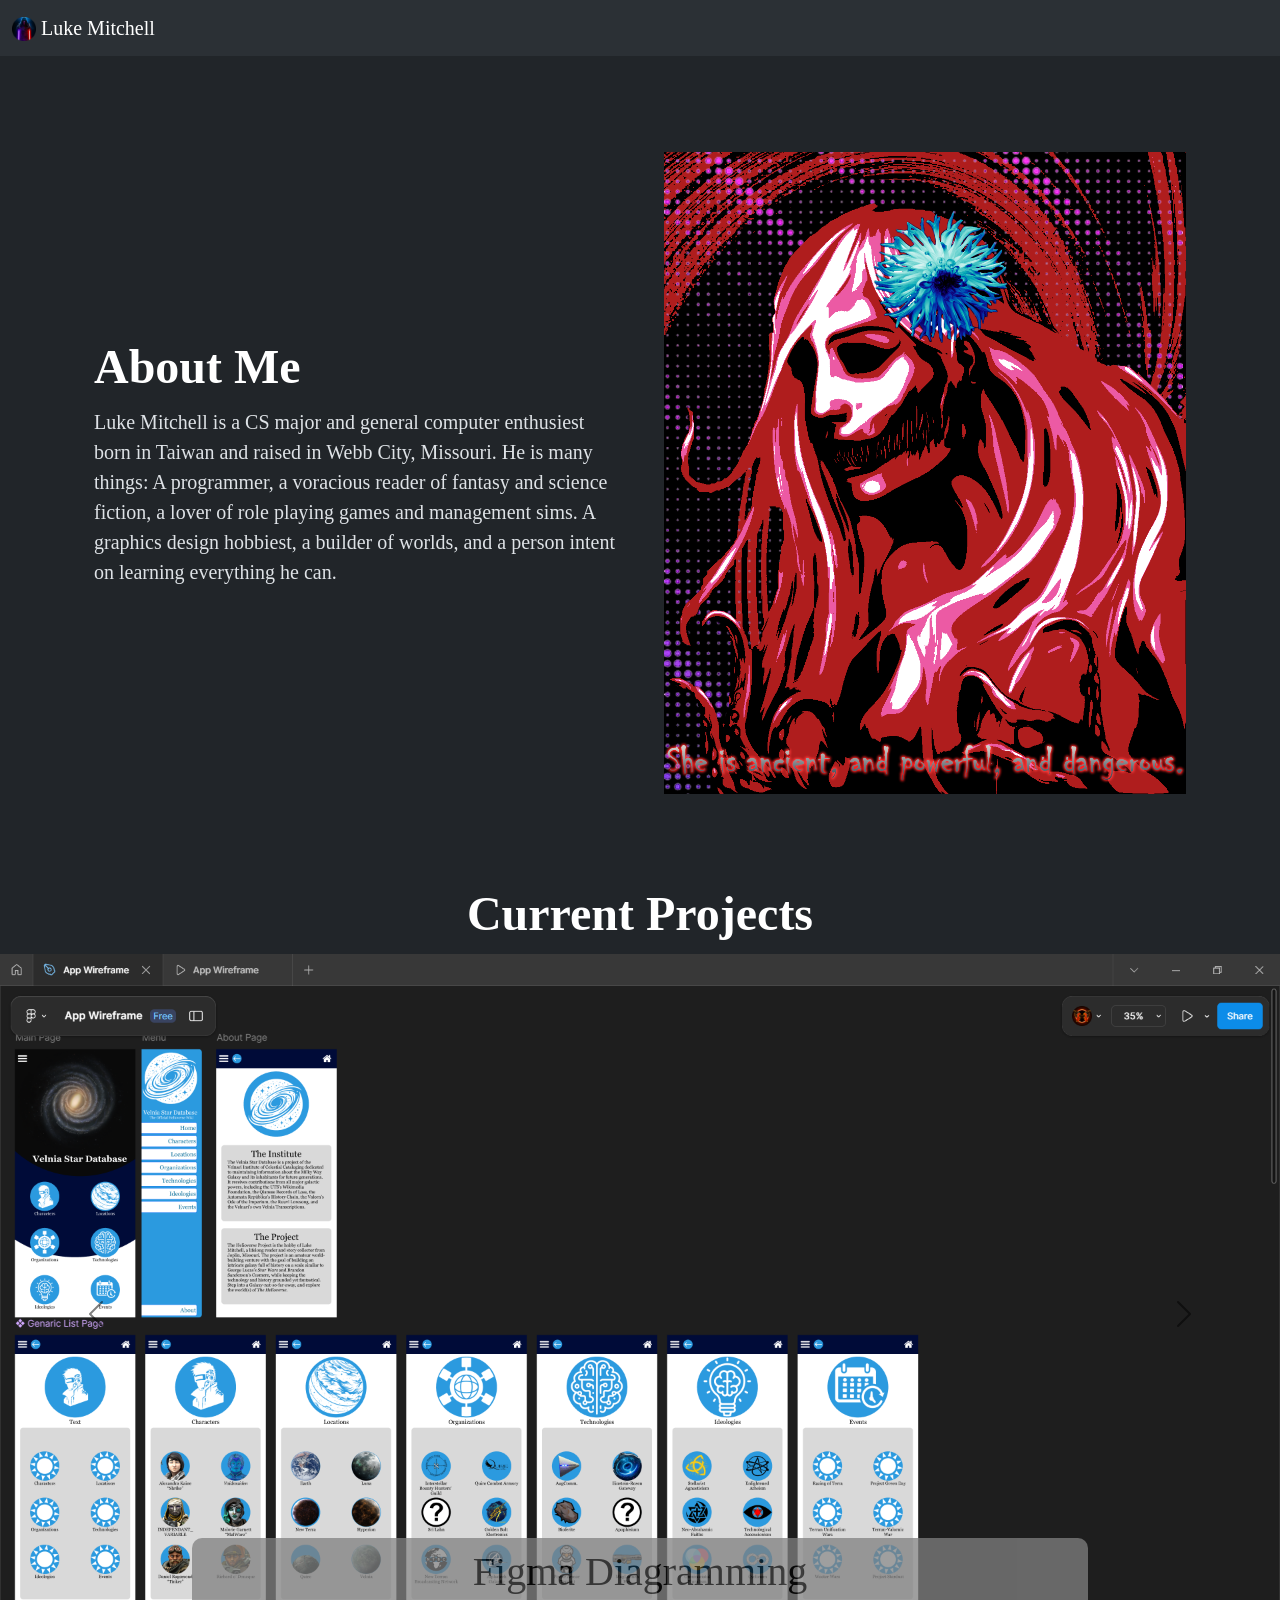
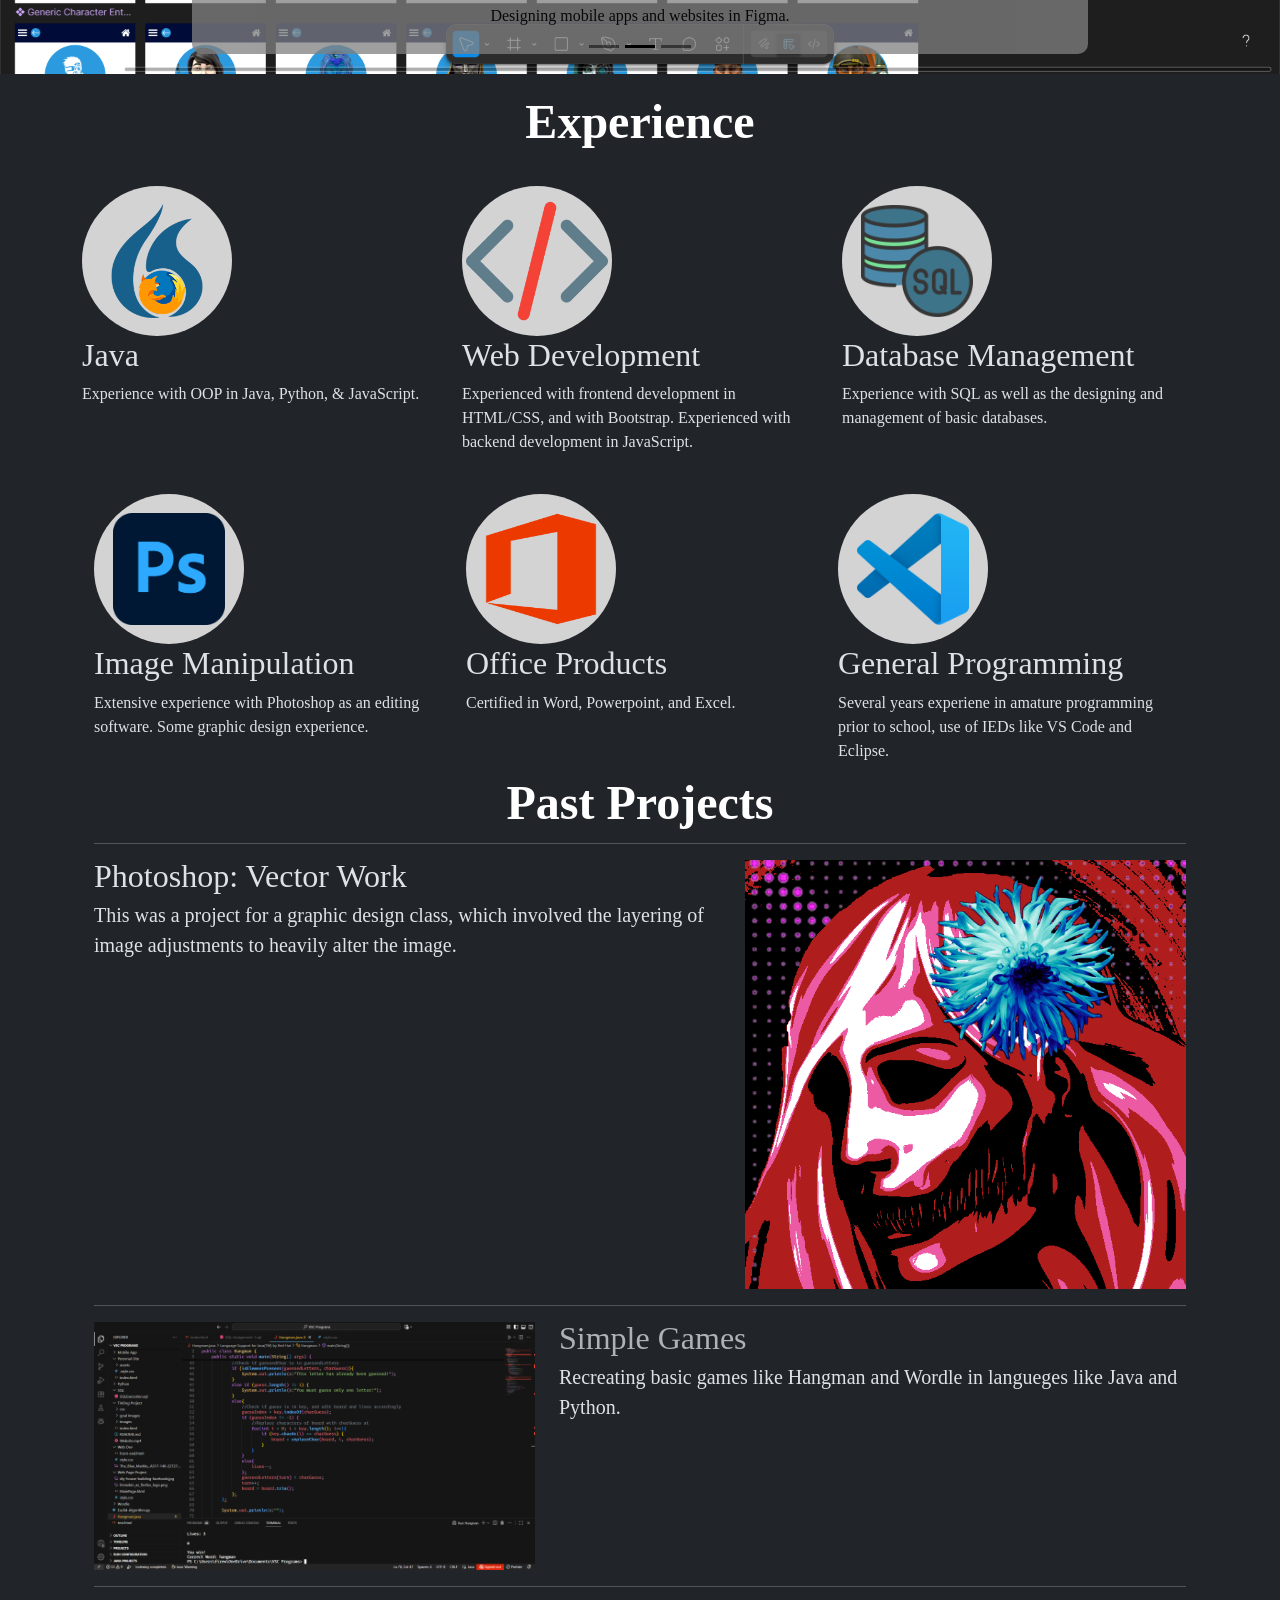
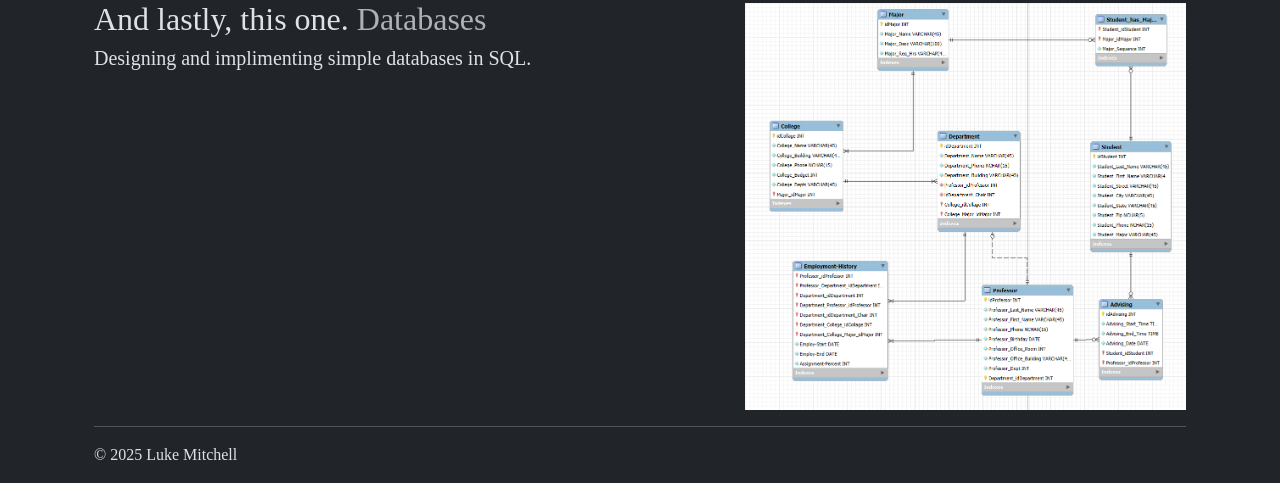
==== homepage.html @ d4b19ea5 "Multipage support Restructured file names to better support multiple pages." ====
<!DOCTYPE html>
<html lang="en">
  <head>
    <meta charset="UTF-8" />
    <meta name="viewport" content="width=device-width, initial-scale=1.0" />
    <title>Personal Website</title>
    <link
      href="https://cdn.jsdelivr.net/npm/bootstrap@5.3.8/dist/css/bootstrap.min.css"
      rel="stylesheet"
      integrity="sha384-sRIl4kxILFvY47J16cr9ZwB07vP4J8+LH7qKQnuqkuIAvNWLzeN8tE5YBujZqJLB"
      crossorigin="anonymous"
    />
    <link href=".style.css" rel="stylesheet" />
  </head>
  <body data-bs-theme="dark" style="font-family: Georgia, 'Times New Roman', Times, serif;">
    <!-- Header -->
    <nav class="navbar bg-body-tertiary">
      <div class="container-fluid" style="align-items: center;">
        <a class="navbar-brand" href="#">
          <img
            src="./assets/ProfilePic.png"
            alt="Logo"
            height="24"
            class="d-inline-block align-text-top"
          />
          Luke Mitchell
        </a>
      </div>
    </nav>

    <!-- Introduction -->
    <div class="container col-xxl-8 px-4 py-5">
      <div class="row flex-lg-row-reverse align-items-center g-5 py-5">
        <div class="col-10 col-sm-8 col-lg-6">
          <img
            src="./assets/AbelothVectorsOwn.webp"
            class="d-block mx-lg-auto img-fluid"
            alt="Bootstrap Themes"
            width="700"
            height="500"
            loading="lazy"
          />
        </div>
        <div class="col-lg-6">
          <h1 class="display-5 fw-bold text-body-emphasis lh-1 mb-3">
            About Me
          </h1>
          <p class="lead">
            Luke Mitchell is a CS major and general computer enthusiest born in
            Taiwan and raised in Webb City, Missouri. He is many things: A
            programmer, a voracious reader of fantasy and science fiction, a
            lover of role playing games and management sims. A graphics design
            hobbiest, a builder of worlds, and a person intent on learning
            everything he can.
          </p>
        </div>
      </div>
    </div>

    <!-- Projects -->
    <div class="col-lg-12">
      <h1
        class="display-5 fw-bold text-body-emphasis lh-1 mb-3"
        style="text-align: center"
      >
        Current Projects
      </h1>
    </div>
    <main>
      <div
        id="myCarousel"
        class="carousel slide mb-6 pointer-event"
        data-bs-ride="carousel"
      >
        <div class="carousel-indicators">
          <button
            type="button"
            data-bs-target="#myCarousel"
            data-bs-slide-to="0"
            class=""
            aria-label="Slide 1"
          ></button>
          <button
            type="button"
            data-bs-target="#myCarousel"
            data-bs-slide-to="1"
            aria-label="Slide 2"
            class="active"
            aria-current="true"
          ></button>
          <button
            type="button"
            data-bs-target="#myCarousel"
            data-bs-slide-to="2"
            aria-label="Slide 3"
            class=""
          ></button>
        </div>
        <div class="carousel-inner">
          <div class="carousel-item">
            <img
              src="./assets/bootstrap.png"
              class="bd-placeholder-img"
              height="100%"
              preserveAspectRatio="xMidYMid slice"
              width="100%">
            <rect
              width="100%"
              height="100%"
              fill="var(--bs-secondary-color)"
            ></rect>
          </img>
            <div class="container">
              <div class="carousel-caption text-start opacity-75" style="background-color: grey; border-radius: 10px;
              padding: 10px;">
                <h1>Bootstrap Experimentation</h1>
                <p class="opacity-75">
                  Using Bootstrap components to create professional looking websites.
                </p>
              </div>
            </div>
          </div>
          <div class="carousel-item active">
            <img
              src="./assets/Figma.png"
              class="bd-placeholder-img"
              height="100%"
              preserveAspectRatio="xMidYMid slice"
              width="100%"
            >
              <rect
                width="100%"
                height="100%"
                fill="var(--bs-secondary-color)"
              ></rect>
          </img>
            <div class="container">
              <div class="carousel-caption opacity-75" style="background-color: grey; border-radius: 10px;
              padding: 10px;">
                <h1>Figma Diagramming</h1>
                <p>
                  Designing mobile apps and websites in Figma.
                </p>
              </div>
            </div>
          </div>
          <div class="carousel-item">
            <img
              src="./assets/helioverse.png"
              class="bd-placeholder-img"
              height="100%"
              preserveAspectRatio="xMidYMid slice"
              width="100%"
            >
              <rect
                width="100%"
                height="100%"
                fill="var(--bs-secondary-color)"
              ></rect>
          </img>
            <div class="container">
              <div class="carousel-caption text-end opacity-75" style="background-color: grey; border-radius: 10px;
              padding: 10px;">
                <h1>The Helioverse</h1>
                <p>
                  Developing an in depth sci-fi setting utilizing a number of tools.
                </p>
              </div>
            </div>
          </div>
        </div>
        <button
          class="carousel-control-prev"
          type="button"
          data-bs-target="#myCarousel"
          data-bs-slide="prev"
        >
          <span class="carousel-control-prev-icon" aria-hidden="true"></span>
          <span class="visually-hidden">Previous</span>
        </button>
        <button
          class="carousel-control-next"
          type="button"
          data-bs-target="#myCarousel"
          data-bs-slide="next"
        >
          <span class="carousel-control-next-icon" aria-hidden="true"></span>
          <span class="visually-hidden">Next</span>
        </button>
      </div>
    </main>
      <br>

      <!-- Experience -->
      <div>
        <h1 class="display-5 fw-bold text-body-emphasis lh-1 mb-3" style="text-align: center">
            Experience
        </h1>
      </div>
      <br>
      <div class="container marketing">
        <!-- Three columns of text below the carousel -->
        <div class="row">
          <div class="col-lg-4">
            <div class="circular-background">   
                <img src="./assets/Javafox.png" class="icon-image">
            </div>
            <h2 class="fw-normal">Java</h2>
            <p>
              Experience with OOP in Java, Python, & JavaScript.
            </p>
          </div>
          <!-- /.col-lg-4 -->
          <div class="col-lg-4">
            <div class="circular-background">   
                <img src="./assets/code.png" class="icon-image">
            </div>
            <h2 class="fw-normal">Web Development</h2>
            <p>
              Experienced with frontend development in HTML/CSS, and with Bootstrap. Experienced with backend development in JavaScript.
            </p>
          </div>
          <!-- /.col-lg-4 -->
          <div class="col-lg-4">
            <div class="circular-background">   
                <img src="./assets/sql.png" class="icon-image" style="width: 75%; height: 75%;">
            </div>
            <h2 class="fw-normal">Database Management</h2>
            <p>
              Experience with SQL as well as the designing and management of basic databases.
            </p>
          </div>
          <!-- /.col-lg-4 -->
        </div>
        <!-- /.row -->
         <br>
         <div class="container marketing">
        <!-- Three columns of text below the carousel -->
        <div class="row">
          <div class="col-lg-4">
            <div class="circular-background">   
                <img src="./assets/photoshop.png" class="icon-image" style="width: 75%; height: 75%;">
            </div>
            <h2 class="fw-normal">Image Manipulation</h2>
            <p>
              Extensive experience with Photoshop as an editing software. Some graphic design experience.
            </p>
          </div>
          <!-- /.col-lg-4 -->
          <div class="col-lg-4">
            <div class="circular-background">   
                <img src="./assets/office.png" class="icon-image" style="width: 75%; height: 75%;">
            </div>
            <h2 class="fw-normal">Office Products</h2>
            <p>
              Certified in Word, Powerpoint, and Excel.
            </p>
          </div>
          <!-- /.col-lg-4 -->
          <div class="col-lg-4">
            <div class="circular-background">   
                <img src="./assets/vscode.png" class="icon-image" style="width: 75%; height: 75%;">
            </div>
            <h2 class="fw-normal">General Programming</h2>
            <p>
              Several years experiene in amature programming prior to school, use of IEDs like VS Code and Eclipse.
            </p>
          </div>
          <!-- /.col-lg-4 -->
        </div>
        <!-- /.row -->


        <!-- START THE FEATURETTES -->
        <div>
            <h1 class="display-5 fw-bold text-body-emphasis lh-1 mb-3" style="text-align: center">
                Past Projects
            </h1>
        </div>
        <hr class="featurette-divider" />
        <div class="row featurette">
          <div class="col-md-7">
            <h2 class="featurette-heading fw-normal lh-1">
              Photoshop: Vector Work
              <span class="text-body-secondary"></span>
            </h2>
            <p class="lead">
              This was a project for a graphic design class, which involved the layering of image adjustments to heavily alter the image.
            </p>
          </div>
          <div class="col-md-5">
            <img
              class="bd-placeholder-img bd-placeholder-img-lg featurette-image img-fluid mx-auto"
              height="500"
              preserveAspectRatio="xMidYMid slice"
              role="img"
              width="500"
              src="./assets/Abeloth-cropped.png"
            >
              <rect
                width="100%"
                height="100%"
                fill="var(--bs-secondary-bg)"
              ></rect>
            </img>
          </div>
        </div>
        <hr class="featurette-divider" />
        <div class="row featurette">
          <div class="col-md-7 order-md-2">
            <h2 class="featurette-heading fw-normal lh-1">
              
              <span class="text-body-secondary">Simple Games</span>
            </h2>
            <p class="lead">
              Recreating basic games like Hangman and Wordle in langueges like Java and Python.
            </p>
          </div>
          <div class="col-md-5 order-md-1">
            <img
              class="bd-placeholder-img bd-placeholder-img-lg featurette-image img-fluid mx-auto"
              height="500"
              preserveAspectRatio="xMidYMid slice"
              role="img"
              width="500"
              src="./assets/Hangman.png"
            >
              <rect
                width="100%"
                height="100%"
                fill="var(--bs-secondary-bg)"
              ></rect>
          </img>
          </div>
        </div>
        <hr class="featurette-divider" />
        <div class="row featurette">
          <div class="col-md-7">
            <h2 class="featurette-heading fw-normal lh-1">
              And lastly, this one.
              <span class="text-body-secondary">Databases</span>
            </h2>
            <p class="lead">
              Designing and implimenting simple databases in SQL.
            </p>
          </div>
          <div class="col-md-5">
            <img
              class="bd-placeholder-img bd-placeholder-img-lg featurette-image img-fluid mx-auto"
              height="500"
              preserveAspectRatio="xMidYMid slice"
              role="img"
              width="500"
              src="./assets/Database.png"
            >
              <rect
                width="100%"
                height="100%"
                fill="var(--bs-secondary-bg)"
              ></rect>
            </img>
          </div>
        </div>
        <hr class="featurette-divider" />
        <!-- /END THE FEATURETTES -->
      </div>
      <!-- /.container -->
      <!-- FOOTER -->
      <footer class="container">
        <p>
          © 2025 Luke Mitchell
        </p>
      </footer>
      <script
        src="https://cdn.jsdelivr.net/npm/bootstrap@5.3.8/dist/js/bootstrap.bundle.min.js"
        integrity="sha384-FKyoEForCGlyvwx9Hj09JcYn3nv7wiPVlz7YYwJrWVcXK/BmnVDxM+D2scQbITxI"
        crossorigin="anonymous"
      ></script>
    </main>
  </body>
</html>
---- .style.css ----
.carousel .item {
  height: 300px;
}

.item img {
    position: absolute;
    top: 0;
    left: 0;
    min-height: 300px;
}

.circular-background {
  background-color: lightgrey;
  width: 150px; /* Set a fixed width */
  height: 150px; /* Set a fixed height equal to the width for a perfect circle */
  border-radius: 50%; /* Makes the div circular */
  overflow: hidden; /* Hides any part of the image that extends beyond the circular shape */
  justify-content: center;
  align-items: center;
  display: flex;
}

.icon-image {
    width: 95%;
}
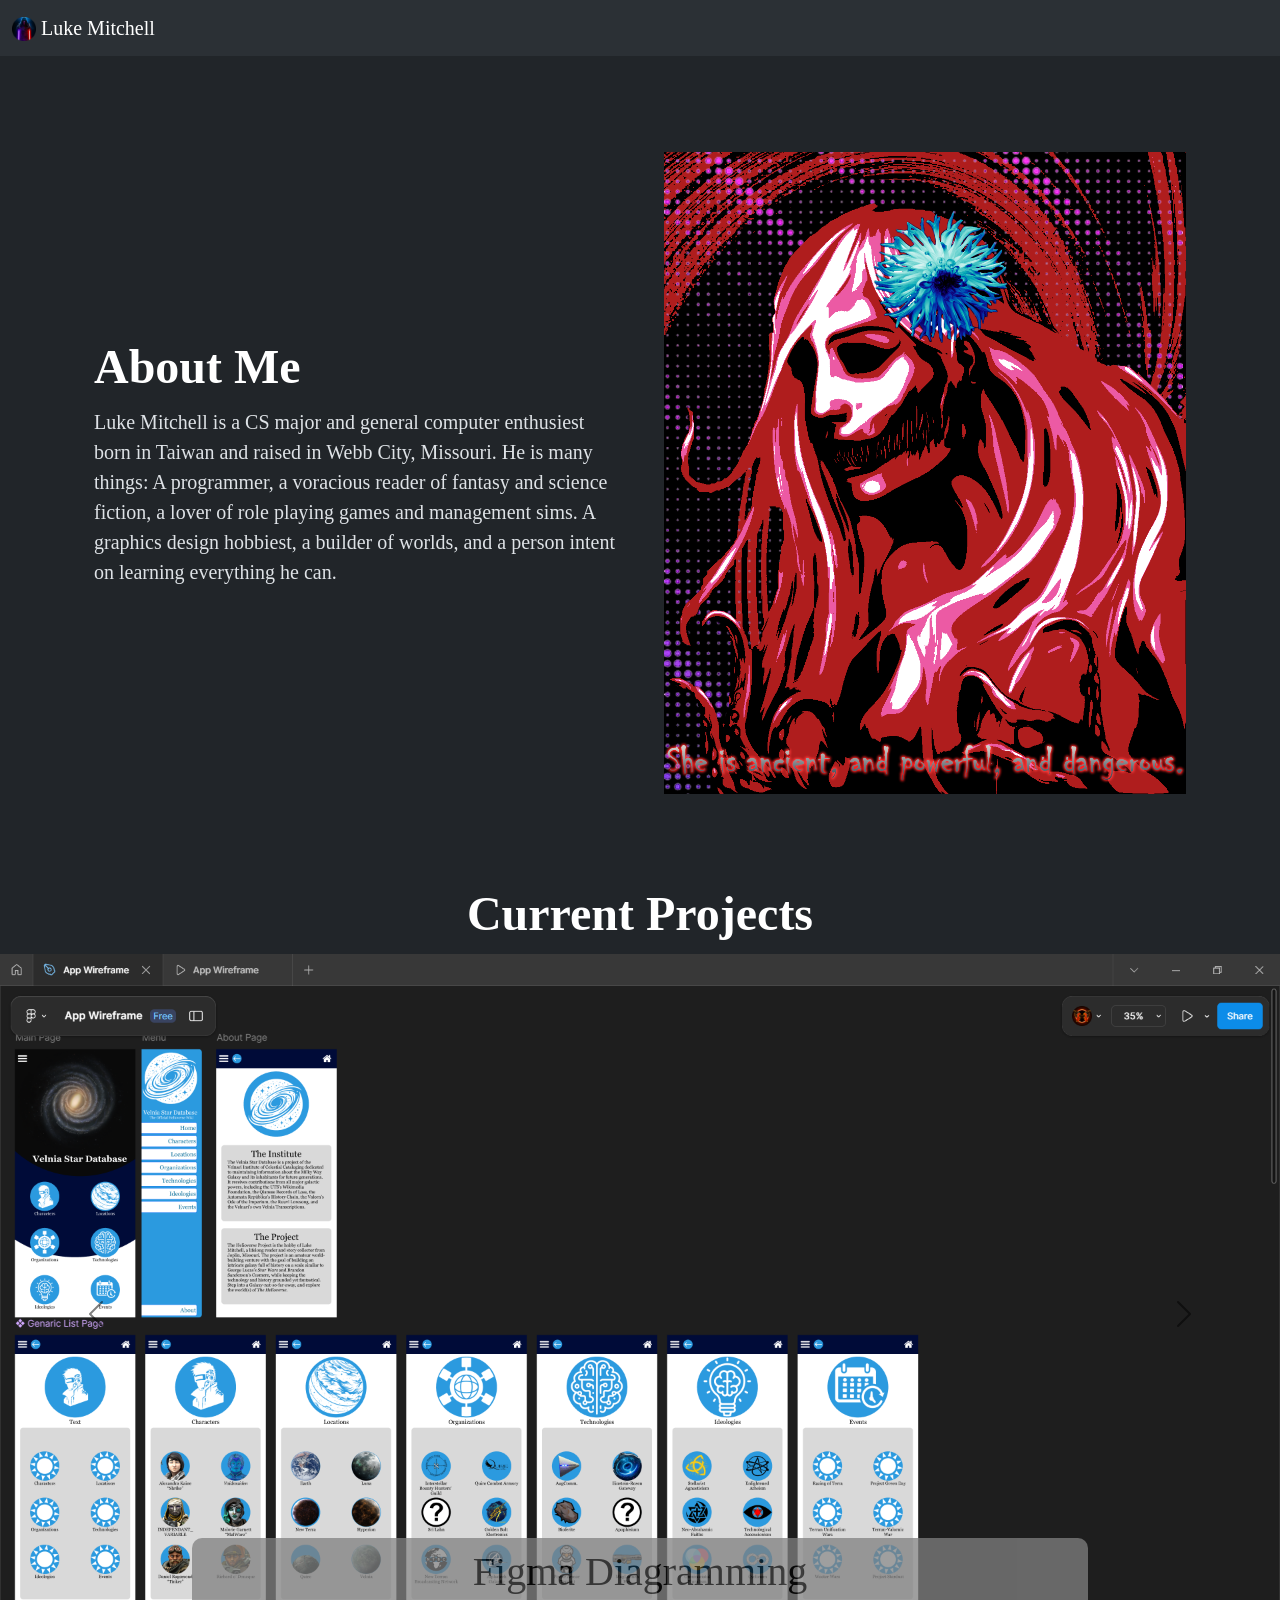
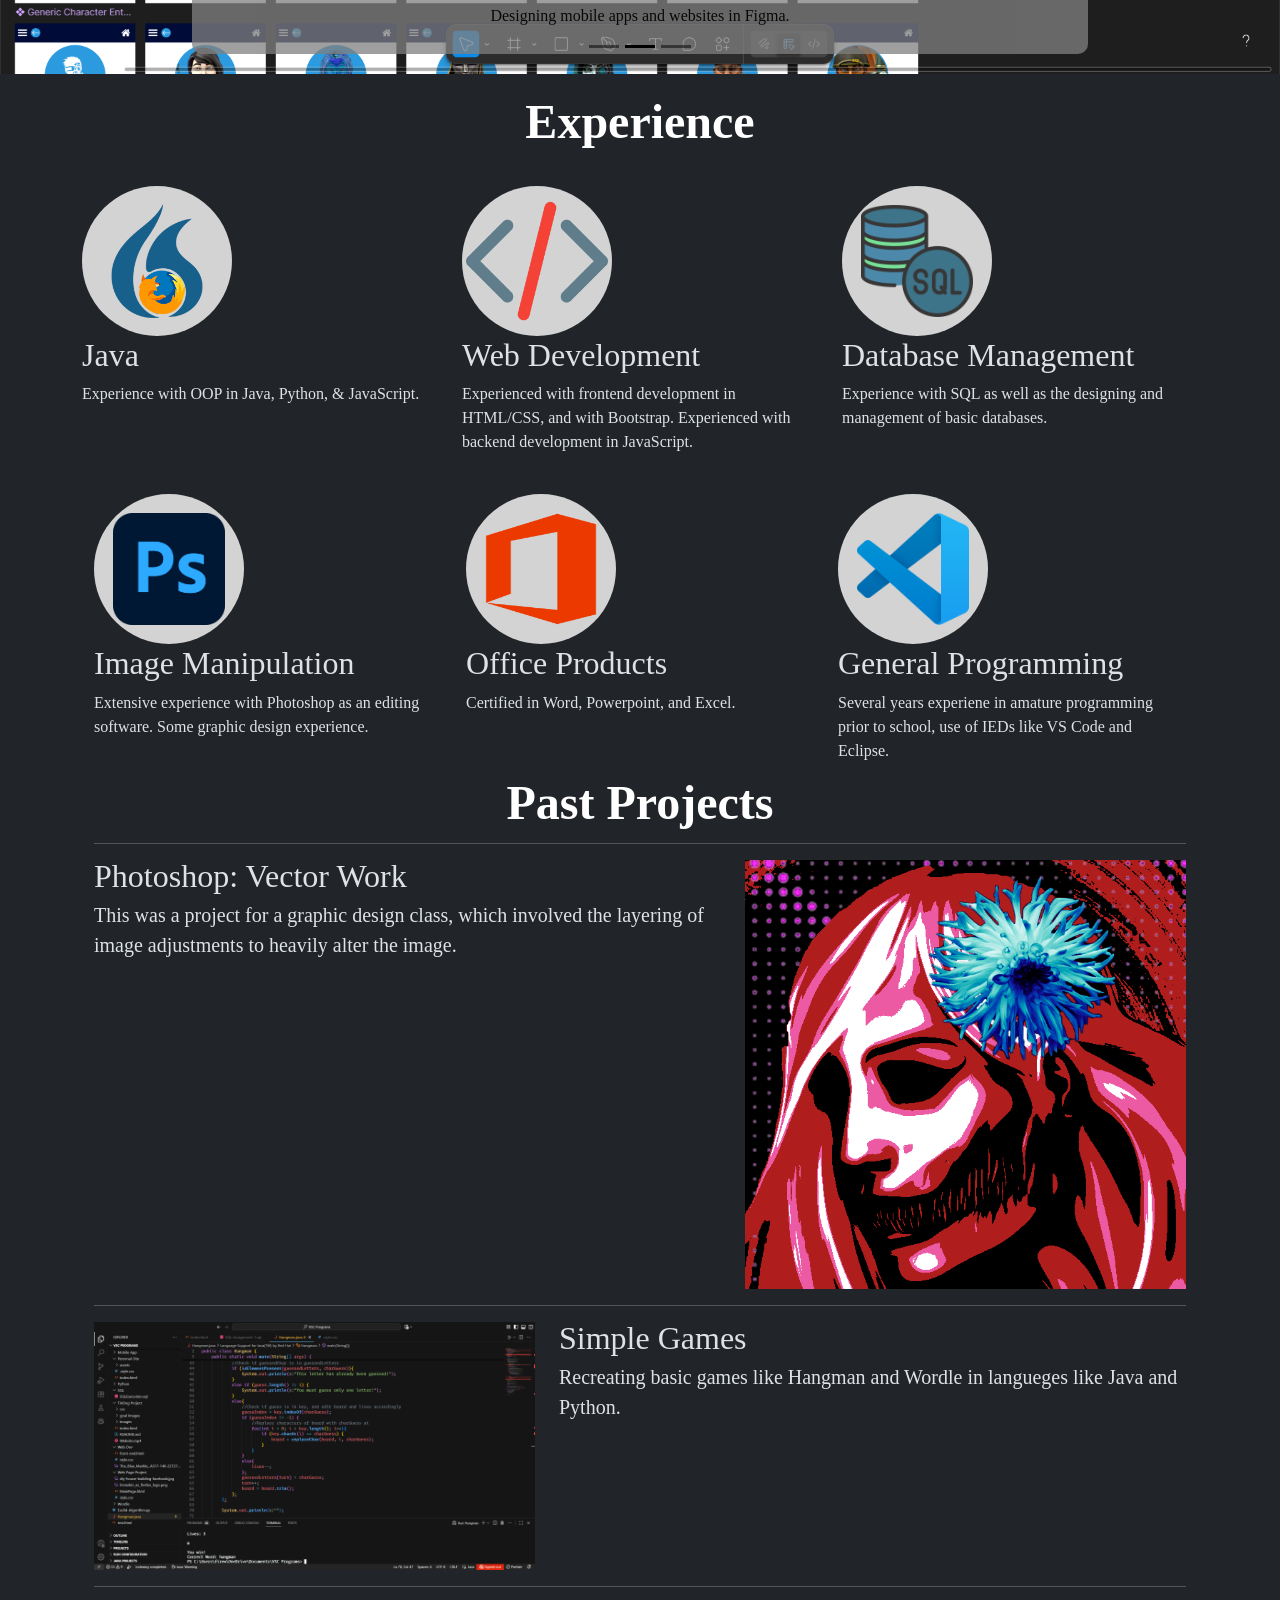
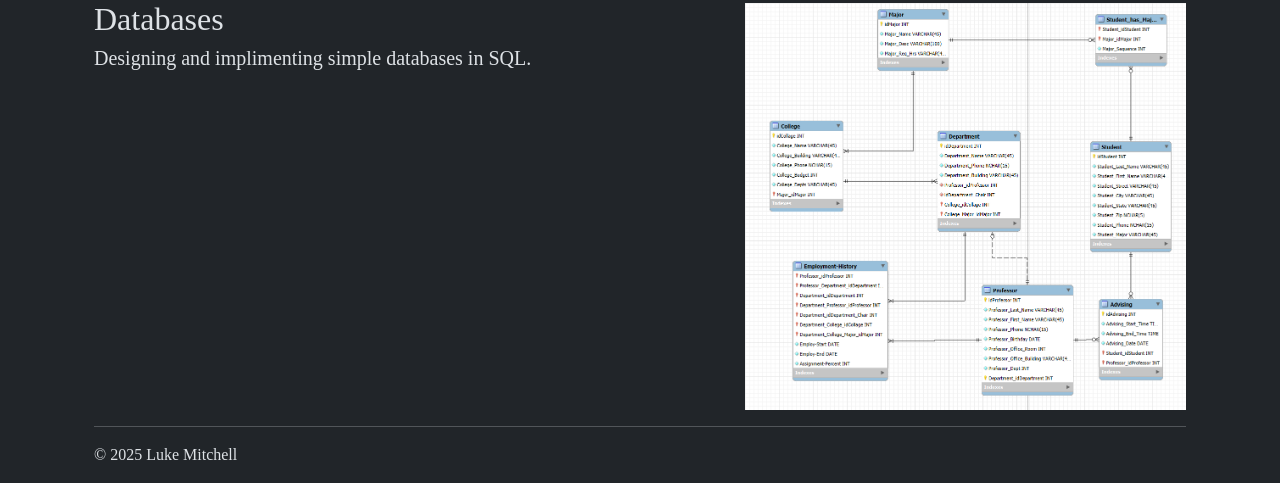
==== commit 83a24f37: "Quick Edits A handful of small content edits; Stickied navbar." ====
--- a/homepage.html
+++ b/homepage.html
@@ -14,7 +14,7 @@
   </head>
   <body data-bs-theme="dark" style="font-family: Georgia, 'Times New Roman', Times, serif;">
     <!-- Header -->
-    <nav class="navbar bg-body-tertiary">
+    <nav class="navbar sticky-top bg-body-tertiary">
       <div class="container-fluid" style="align-items: center;">
         <a class="navbar-brand" href="#">
           <img
@@ -309,8 +309,8 @@
         <div class="row featurette">
           <div class="col-md-7 order-md-2">
             <h2 class="featurette-heading fw-normal lh-1">
-              
-              <span class="text-body-secondary">Simple Games</span>
+              Simple Games
+              <span class="text-body-secondary"></span>
             </h2>
             <p class="lead">
               Recreating basic games like Hangman and Wordle in langueges like Java and Python.
@@ -337,8 +337,8 @@
         <div class="row featurette">
           <div class="col-md-7">
             <h2 class="featurette-heading fw-normal lh-1">
-              And lastly, this one.
-              <span class="text-body-secondary">Databases</span>
+              Databases
+              <span class="text-body-secondary"></span>
             </h2>
             <p class="lead">
               Designing and implimenting simple databases in SQL.
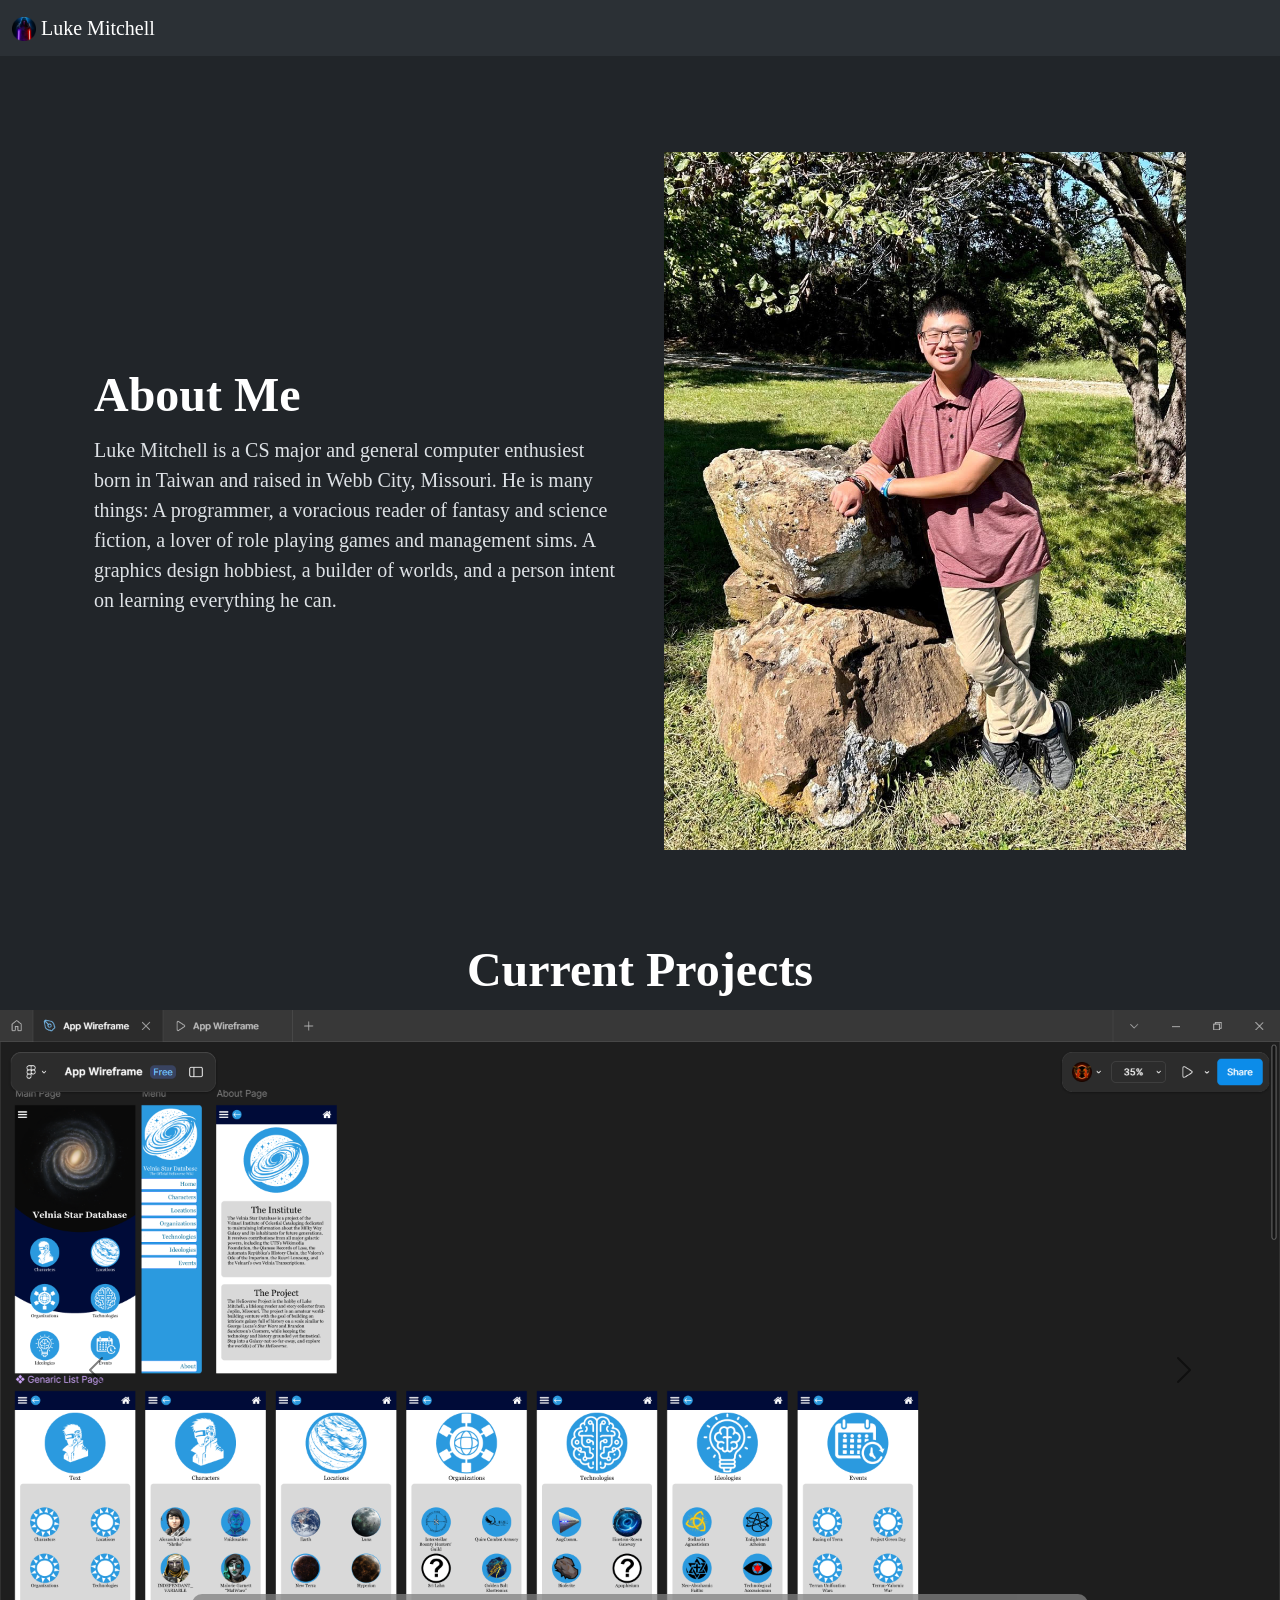
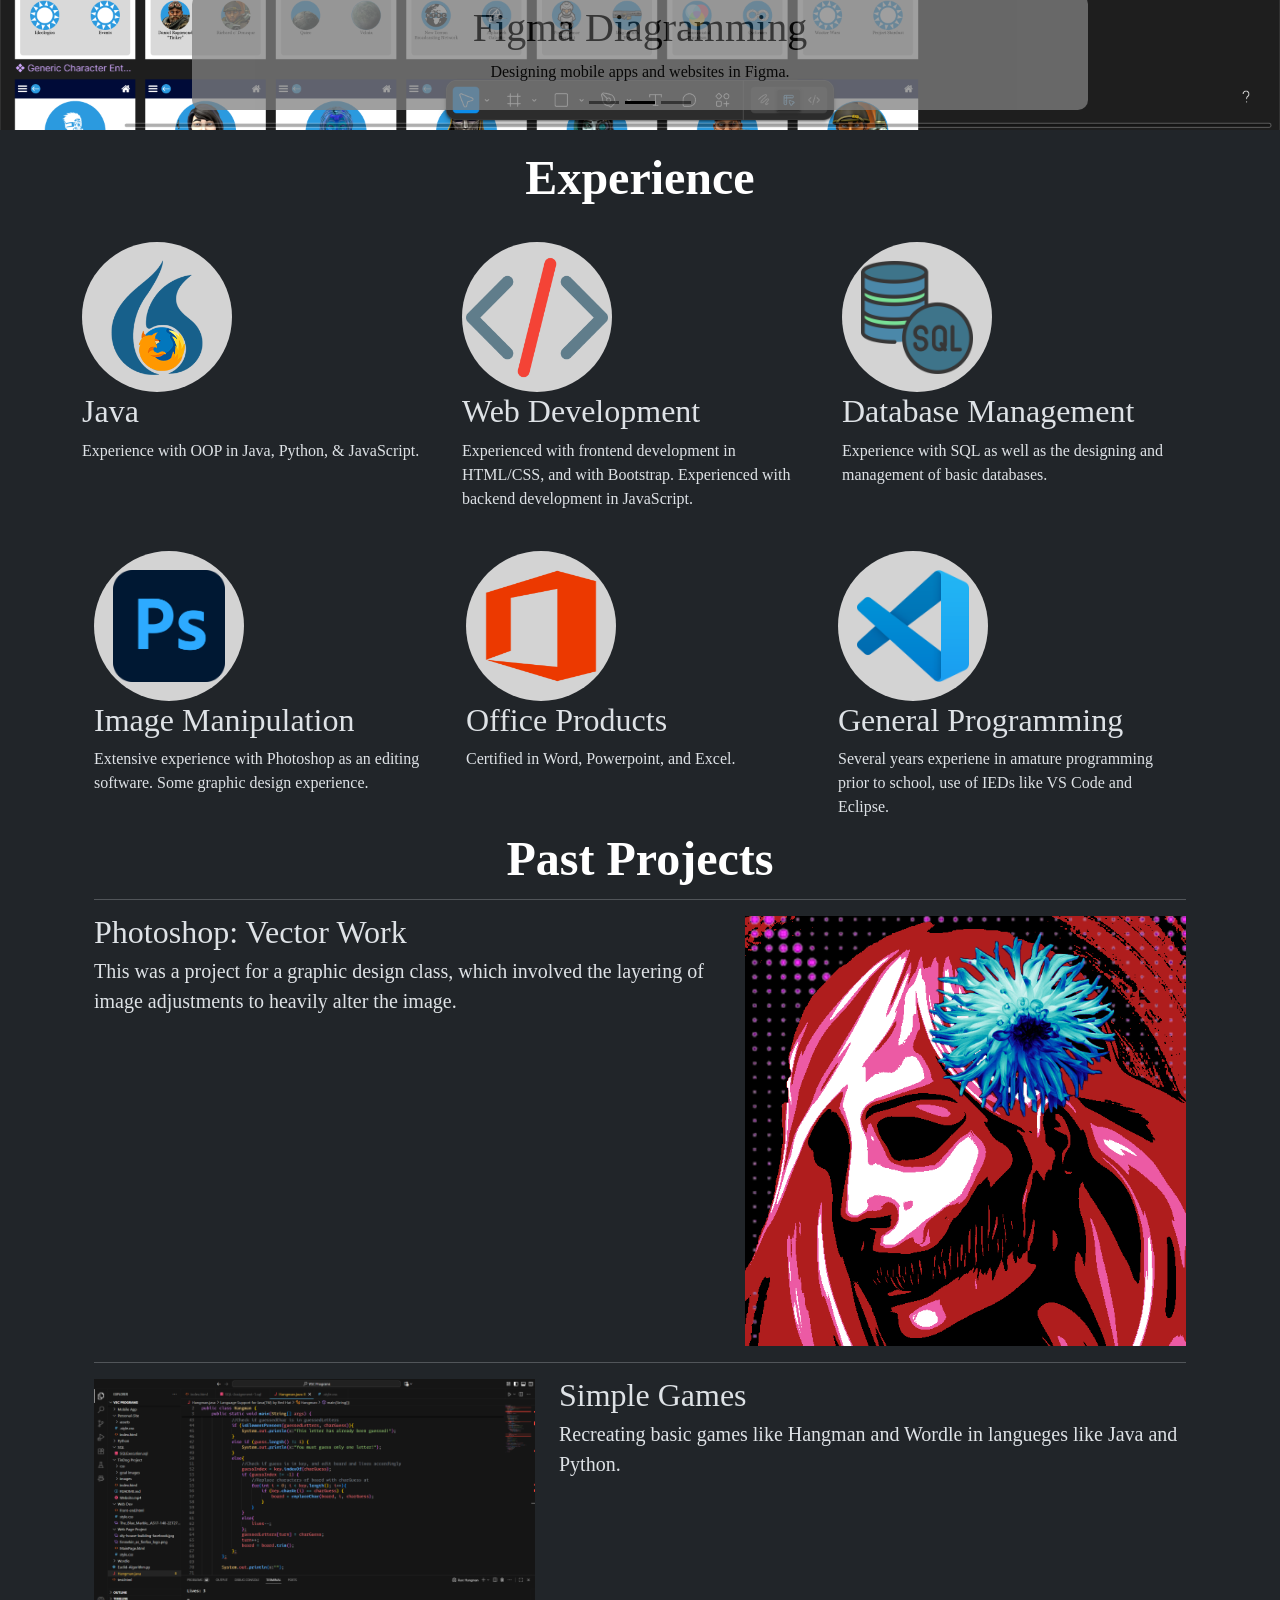
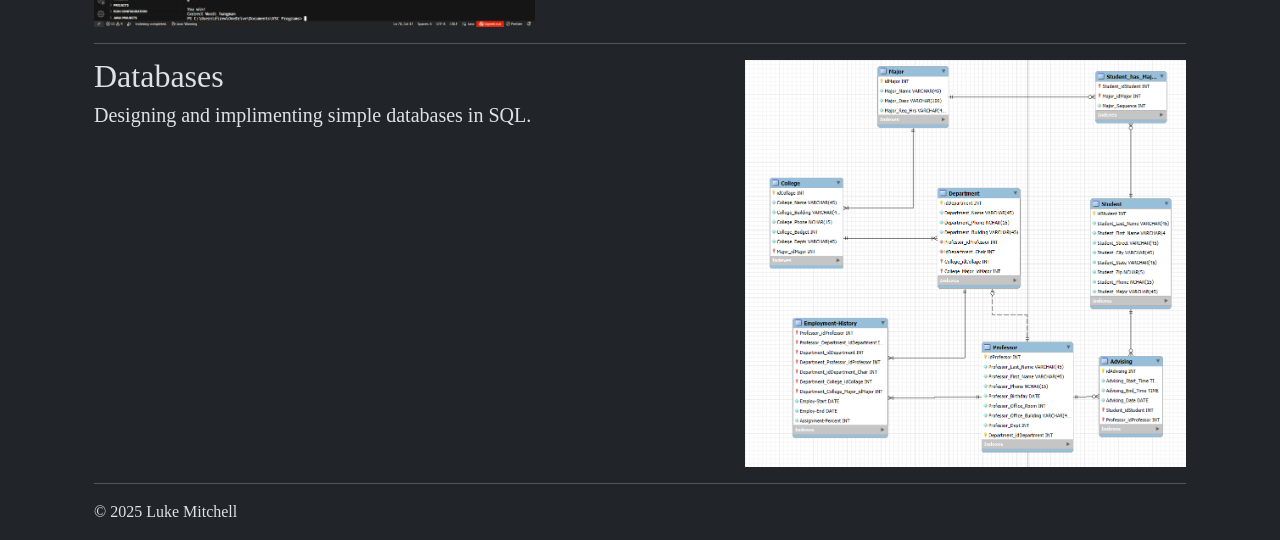
==== commit e5ff29df: "Homepage update Finalized first iteration of home page, without any placeholder elements." ====
--- a/homepage.html
+++ b/homepage.html
@@ -33,7 +33,7 @@
       <div class="row flex-lg-row-reverse align-items-center g-5 py-5">
         <div class="col-10 col-sm-8 col-lg-6">
           <img
-            src="./assets/AbelothVectorsOwn.webp"
+            src="./assets/lmitchell-profile.png"
             class="d-block mx-lg-auto img-fluid"
             alt="Bootstrap Themes"
             width="700"
